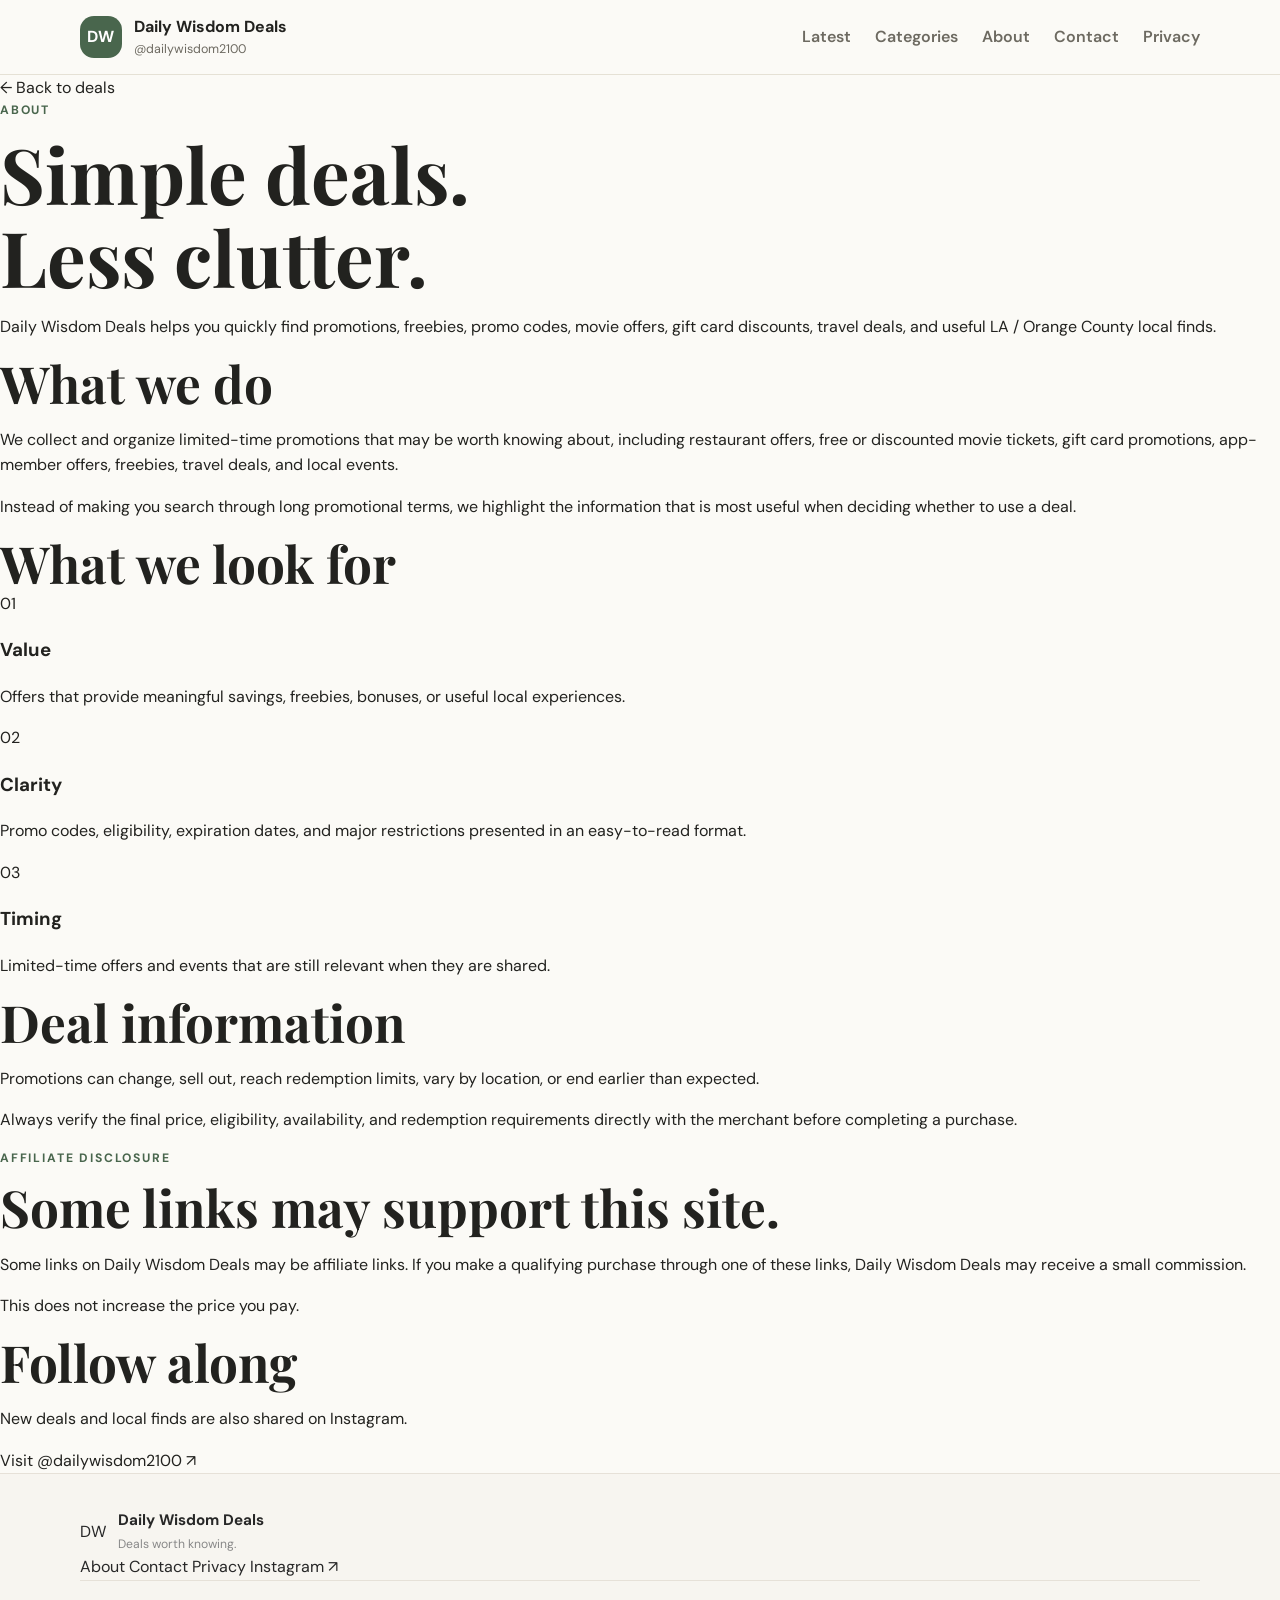
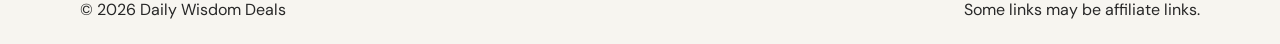
==== about.html @ c830ded1 "Create about.html" ====
<!DOCTYPE html>
<html lang="en">

<head>
  <meta charset="UTF-8" />

  <meta
    name="viewport"
    content="width=device-width, initial-scale=1.0"
  />

  <meta
    name="description"
    content="About Daily Wisdom Deals — discover limited-time deals, freebies, promo codes, movie offers, gift card discounts, and LA / OC local finds."
  />

  <title>About | Daily Wisdom Deals</title>

  <link rel="preconnect" href="https://fonts.googleapis.com">

  <link
    rel="preconnect"
    href="https://fonts.gstatic.com"
    crossorigin
  >

  <link
    href="https://fonts.googleapis.com/css2?family=DM+Sans:wght@400;500;600;700&family=Playfair+Display:wght@700&display=swap"
    rel="stylesheet"
  >

  <link rel="stylesheet" href="styles.css" />
</head>


<body class="info-page-body">

  <!-- HEADER -->
  <header class="site-header">
    <div class="container header-inner">

      <a
        class="brand"
        href="index.html#top"
        aria-label="Daily Wisdom Deals home"
      >

        <span class="brand-mark">
          DW
        </span>

        <span>
          <strong>Daily Wisdom Deals</strong>
          <small>@dailywisdom2100</small>
        </span>

      </a>


      <nav class="nav" aria-label="Main navigation">
        <a href="index.html#latest">Latest</a>
        <a href="index.html#categories">Categories</a>
        <a href="about.html">About</a>
        <a href="index.html#contact">Contact</a>
        <a href="privacy.html">Privacy</a>
      </nav>

    </div>
  </header>


  <main class="info-page">

    <div class="info-page-container">

      <a
        href="index.html#top"
        class="back-link"
      >
        ← Back to deals
      </a>


      <header class="info-page-header">

        <p class="eyebrow">
          About
        </p>

        <h1>
          Simple deals.<br>
          Less clutter.
        </h1>

        <p class="info-page-intro">
          Daily Wisdom Deals helps you quickly find promotions,
          freebies, promo codes, movie offers, gift card discounts,
          travel deals, and useful LA / Orange County local finds.
        </p>

      </header>


      <div class="info-page-content">

        <section>
          <h2>What we do</h2>

          <p>
            We collect and organize limited-time promotions that may
            be worth knowing about, including restaurant offers,
            free or discounted movie tickets, gift card promotions,
            app-member offers, freebies, travel deals, and local events.
          </p>

          <p>
            Instead of making you search through long promotional
            terms, we highlight the information that is most useful
            when deciding whether to use a deal.
          </p>
        </section>


        <section>
          <h2>What we look for</h2>

          <div class="about-feature-grid">

            <div class="about-feature">
              <span>01</span>
              <h3>Value</h3>
              <p>
                Offers that provide meaningful savings, freebies,
                bonuses, or useful local experiences.
              </p>
            </div>


            <div class="about-feature">
              <span>02</span>
              <h3>Clarity</h3>
              <p>
                Promo codes, eligibility, expiration dates, and major
                restrictions presented in an easy-to-read format.
              </p>
            </div>


            <div class="about-feature">
              <span>03</span>
              <h3>Timing</h3>
              <p>
                Limited-time offers and events that are still relevant
                when they are shared.
              </p>
            </div>

          </div>
        </section>


        <section>
          <h2>Deal information</h2>

          <p>
            Promotions can change, sell out, reach redemption limits,
            vary by location, or end earlier than expected.
          </p>

          <p>
            Always verify the final price, eligibility, availability,
            and redemption requirements directly with the merchant
            before completing a purchase.
          </p>
        </section>


        <section class="affiliate-box">

          <p class="eyebrow">
            Affiliate Disclosure
          </p>

          <h2>
            Some links may support this site.
          </h2>

          <p>
            Some links on Daily Wisdom Deals may be affiliate links.
            If you make a qualifying purchase through one of these
            links, Daily Wisdom Deals may receive a small commission.
          </p>

          <p>
            This does not increase the price you pay.
          </p>

        </section>


        <section>
          <h2>Follow along</h2>

          <p>
            New deals and local finds are also shared on Instagram.
          </p>

          <a
            class="page-button"
            href="https://www.instagram.com/dailywisdom2100/"
            target="_blank"
            rel="noopener noreferrer"
          >
            Visit @dailywisdom2100 ↗
          </a>

        </section>

      </div>

    </div>

  </main>


  <footer class="site-footer">
    <div class="container">

      <div class="footer-top">

        <a class="footer-brand" href="index.html#top">

          <span class="footer-logo">
            DW
          </span>

          <span class="footer-brand-copy">
            <strong>Daily Wisdom Deals</strong>
            <small>Deals worth knowing.</small>
          </span>

        </a>


        <nav class="footer-nav">
          <a href="about.html">About</a>
          <a href="index.html#contact">Contact</a>
          <a href="privacy.html">Privacy</a>

          <a
            href="https://www.instagram.com/dailywisdom2100/"
            target="_blank"
            rel="noopener noreferrer"
          >
            Instagram ↗
          </a>
        </nav>

      </div>


      <div class="footer-bottom">

        <span>
          © 2026 Daily Wisdom Deals
        </span>

        <span>
          Some links may be affiliate links.
        </span>

      </div>

    </div>
  </footer>

</body>
</html>
---- styles.css ----
:root {
  --bg: #fbfaf6;
  --surface: #ffffff;
  --surface-soft: #f2eee5;
  --text: #22221f;
  --muted: #6d6a61;
  --line: #ded8ca;
  --accent: #49664d;
  --accent-dark: #304735;
  --warm: #c9855c;
  --shadow: 0 14px 40px rgba(52, 47, 37, 0.08);
  --radius: 22px;
}

* {
  box-sizing: border-box;
}

html {
  scroll-behavior: smooth;
}

body {
  margin: 0;
  font-family: "DM Sans", sans-serif;
  color: var(--text);
  background: var(--bg);
  line-height: 1.6;
}

a {
  color: inherit;
  text-decoration: none;
}

button,
input,
select {
  font: inherit;
}

button {
  cursor: pointer;
}

.container {
  width: min(1120px, calc(100% - 36px));
  margin: 0 auto;
}

/* Header */

.site-header {
  position: sticky;
  top: 0;
  z-index: 20;
  background: rgba(251, 250, 246, 0.92);
  backdrop-filter: blur(14px);
  border-bottom: 1px solid rgba(222, 216, 202, 0.75);
}

.header-inner {
  min-height: 74px;
  display: flex;
  align-items: center;
  justify-content: space-between;
  gap: 24px;
}

.brand {
  display: flex;
  align-items: center;
  gap: 12px;
}

.brand-mark {
  width: 42px;
  height: 42px;
  border-radius: 14px;
  display: grid;
  place-items: center;
  color: #fff;
  background: var(--accent);
  font-weight: 700;
  letter-spacing: 0.05em;
}

.brand strong {
  display: block;
  font-size: 1rem;
}

.brand small {
  display: block;
  color: var(--muted);
  font-size: 0.78rem;
}

.nav {
  display: flex;
  gap: 24px;
  font-weight: 600;
  color: var(--muted);
}

.nav a:hover {
  color: var(--accent);
}

/* Hero */

.hero {
  padding: 88px 0 52px;
}

.hero-grid {
  display: grid;
  grid-template-columns: 1.35fr 0.65fr;
  gap: 54px;
  align-items: center;
}

.eyebrow {
  margin: 0 0 12px;
  text-transform: uppercase;
  letter-spacing: 0.15em;
  font-size: 0.76rem;
  font-weight: 700;
  color: var(--accent);
}

h1,
h2 {
  font-family: "Playfair Display", serif;
  line-height: 1.08;
  margin: 0;
}

h1 {
  font-size: clamp(3rem, 6vw, 5.8rem);
  max-width: 850px;
}

h2 {
  font-size: clamp(2rem, 4vw, 3.2rem);
}

.hero-copy {
  max-width: 720px;
  font-size: 1.08rem;
  color: var(--muted);
  margin: 24px 0 28px;
}

.hero-actions {
  display: flex;
  flex-wrap: wrap;
  gap: 12px;
}

.button {
  display: inline-flex;
  justify-content: center;
  align-items: center;
  min-height: 48px;
  padding: 0 20px;
  border-radius: 999px;
  font-weight: 700;
  border: 1px solid transparent;
}

.button.primary {
  color: #fff;
  background: var(--accent);
}

.button.primary:hover {
  background: var(--accent-dark);
}

.button.secondary {
  background: transparent;
  border-color: var(--line);
}

.button.secondary:hover {
  background: var(--surface-soft);
}

.hero-card {
  background: var(--surface);
  border: 1px solid var(--line);
  border-radius: var(--radius);
  padding: 26px;
  box-shadow: var(--shadow);
}

.hero-card-label {
  display: inline-block;
  padding: 6px 10px;
  border-radius: 999px;
  background: var(--surface-soft);
  color: var(--accent);
  font-weight: 700;
  font-size: 0.78rem;
}

.hero-card ol {
  margin: 18px 0 0;
  padding-left: 22px;
}

.hero-card li {
  margin: 12px 0;
}

/* Search */

.search-section {
  padding: 10px 0 18px;
}

.search-wrap {
  display: grid;
  grid-template-columns: 1fr 230px;
  gap: 12px;
}

.search-wrap input,
.search-wrap select {
  width: 100%;
  border: 1px solid var(--line);
  background: var(--surface);
  border-radius: 16px;
  padding: 15px 16px;
  outline: none;
}

.search-wrap input:focus,
.search-wrap select:focus {
  border-color: var(--accent);
  box-shadow: 0 0 0 3px rgba(73, 102, 77, 0.12);
}

/* Sections */

.section {
  padding: 72px 0;
}

.soft-section {
  background: var(--surface-soft);
}

.section-heading {
  display: flex;
  align-items: end;
  justify-content: space-between;
  gap: 20px;
  margin-bottom: 28px;
}

.deal-count {
  color: var(--muted);
}

/* Deal cards */

.deal-grid {
  display: grid;
  grid-template-columns: repeat(3, minmax(0, 1fr));
  gap: 22px;
}

.deal-card {
  position: relative;
  background: var(--surface);
  border: 1px solid var(--line);
  border-radius: var(--radius);
  overflow: hidden;
  box-shadow: var(--shadow);
  display: flex;
  flex-direction: column;
}

.deal-image {
  position: relative;
  min-height: 180px;
  aspect-ratio: 1 / 1;
  padding: 24px;
  display: flex;
  align-items: center;
  justify-content: center;
  background: linear-gradient(135deg, #efe7d8, #dfe8dd);
  overflow: hidden;
}

.deal-photo {
  width: 100%;
  height: 100%;
  display: block;
  object-fit: cover;
}

.deal-emoji {
  display: flex;
  align-items: center;
  justify-content: center;
  width: 100%;
  height: 100%;
  font-size: 72px;
}

.badge {
  position: absolute;
  top: 36px;
  right: 36px;
  z-index: 3;

  display: inline-flex;
  align-items: center;
  justify-content: center;

  min-width: 58px;
  min-height: 58px;
  max-width: calc(100% - 72px);
  padding: 8px 12px;

  box-sizing: border-box;
  border-radius: 999px;
  background: #fff;
  color: #111;

  font-size: 0.75rem;
  font-weight: 700;
  line-height: 1.2;
  text-align: center;
  white-space: normal;

  box-shadow: 0 6px 18px rgba(0, 0, 0, 0.08);
}

.deal-body {
  padding: 22px;
  display: flex;
  flex-direction: column;
  flex: 1;
}

.deal-meta {
  display: flex;
  justify-content: space-between;
  gap: 12px;
  color: var(--muted);
  font-size: 0.78rem;
  margin-bottom: 8px;
}

.deal-title {
  font-size: 1.35rem;
  line-height: 1.25;
  margin: 0 0 10px;
}

.deal-description {
  color: var(--muted);
  margin: 0 0 18px;
}

.code-box {
  display: flex;
  align-items: center;
  justify-content: space-between;
  gap: 10px;
  background: var(--surface-soft);
  border-radius: 14px;
  padding: 11px 12px;
  margin-bottom: 16px;
}

.code-box code {
  font-weight: 700;
}

.copy-btn {
  border: 0;
  background: transparent;
  color: var(--accent);
  font-weight: 700;
}

.deal-button {
  margin-top: auto;
  width: 100%;
  border: 0;
  border-radius: 14px;
  padding: 14px 16px;
  background: var(--accent);
  color: #fff;
  font-weight: 700;
}

.deal-button:hover {
  background: var(--accent-dark);
}

.deal-button.placeholder {
  background: #9b998f;
  cursor: not-allowed;
  opacity: 0.55;
}

.empty-state {
  text-align: center;
  color: var(--muted);
  padding: 40px 0;
}

/* Categories */

.category-grid {
  display: grid;
  grid-template-columns: repeat(3, minmax(0, 1fr));
  gap: 16px;
}

.category-card {
  text-align: left;
  border: 1px solid var(--line);
  background: rgba(255, 255, 255, 0.65);
  border-radius: 18px;
  padding: 20px;
}

.category-card:hover {
  transform: translateY(-2px);
  background: #fff;
}

.category-card span {
  display: block;
  font-size: 1.8rem;
  margin-bottom: 16px;
}

.category-card strong,
.category-card small {
  display: block;
}

.category-card small {
  color: var(--muted);
  margin-top: 4px;
}

/* About */

.about-grid {
  display: grid;
  grid-template-columns: 0.8fr 1.2fr;
  gap: 60px;
}

.about-copy {
  color: var(--muted);
  font-size: 1.03rem;
}

.disclosure {
  background: var(--surface-soft);
  border-left: 4px solid var(--warm);
  padding: 16px 18px;
  border-radius: 0 14px 14px 0;
}

/* Footer */

.site-footer {
  border-top: 1px solid var(--line);
  padding: 26px 0;
}

.footer-inner {
  display: flex;
  justify-content: space-between;
  gap: 20px;
  color: var(--muted);
}

/* Tablet */

@media (max-width: 850px) {
  .hero-grid,
  .about-grid {
    grid-template-columns: 1fr;
  }

  .deal-grid,
  .category-grid {
    grid-template-columns: repeat(2, minmax(0, 1fr));
  }

  .nav {
    display: none;
  }
}

/* Mobile */

@media (max-width: 600px) {
  .hero {
    padding-top: 58px;
  }

  .search-wrap,
  .deal-grid,
  .category-grid {
    grid-template-columns: 1fr;
  }

  .section {
    padding: 54px 0;
  }

  .section-heading,
  .footer-inner {
    align-items: flex-start;
    flex-direction: column;
  }

  .deal-image {
    padding: 18px;
  }

  .badge {
    top: 28px;
    right: 28px;
    min-width: 54px;
    min-height: 54px;
    padding: 7px 10px;
  }
}
/* Expired deals */

.deal-card.expired {
  opacity: 0.8;
}

.deal-card.expired .deal-image,
.deal-card.expired .deal-photo {
  filter: grayscale(100%);
}

.deal-card.expired .badge {
  background: rgba(245, 245, 245, 0.92);
  color: #777;
}

.deal-card.expired .deal-title,
.deal-card.expired .deal-description,
.deal-card.expired .deal-meta,
.deal-card.expired code {
  color: #7b776e;
}

.deal-card.expired .code-box {
  background: #ece9e2;
}

.deal-card.expired .copy-btn {
  color: #8e8a80;
  cursor: not-allowed;
}

.deal-card.expired .deal-button {
  background: #9b998f;
  cursor: not-allowed;
  pointer-events: none;
}

.expired-stamp {
  position: absolute;
  top: 50%;
  left: 50%;
  z-index: 5;
  transform: translate(-50%, -50%) rotate(-18deg);
  padding: 10px 26px;
  border: 4px solid rgba(90, 90, 90, 0.9);
  border-radius: 10px;
  background: rgba(255, 255, 255, 0.55);
  color: rgba(90, 90, 90, 0.95);
  font-size: clamp(1.2rem, 4vw, 2rem);
  font-weight: 800;
  line-height: 1;
  letter-spacing: 0.16em;
  text-align: center;
  white-space: nowrap;
  pointer-events: none;
}

.expired-button {
  background: #8f8d86;
}
/* Contact section */

.contact-section-wrapper {
  background: var(--surface);
  border-top: 1px solid var(--line);
}

.contact-section {
  max-width: 760px;
  text-align: center;
}

.contact-section h2 {
  margin-bottom: 18px;
}

.contact-copy {
  max-width: 650px;
  margin: 0 auto 24px;
  color: var(--muted);
  font-size: 1.03rem;
}

.contact-note {
  max-width: 620px;
  margin: 18px auto 0;
  color: var(--muted);
  font-size: 0.82rem;
}

/* Footer links */

.footer-links {
  display: flex;
  flex-wrap: wrap;
  align-items: center;
  gap: 18px;
}

.footer-links a {
  color: var(--muted);
  font-weight: 600;
}

.footer-links a:hover {
  color: var(--accent);
}

@media (max-width: 600px) {
  .footer-links {
    gap: 12px 18px;
  }
}
/* ================================
   CLEAN FOOTER
================================ */

.site-footer {
  background: #f7f5f0;
  border-top: 1px solid #e6e1d8;
  padding: 34px 20px 22px;
  color: #272727;
}

.footer-inner {
  max-width: 1120px;
  margin: 0 auto;
}

.footer-main {
  display: flex;
  align-items: center;
  justify-content: space-between;
  gap: 30px;
  padding-bottom: 24px;
}

.footer-brand {
  display: flex;
  align-items: center;
  gap: 12px;
}

.footer-brand-mark {
  width: 38px;
  height: 38px;
  display: grid;
  place-items: center;
  border-radius: 50%;
  background: #222;
  color: #fff;
  font-size: 0.72rem;
  font-weight: 700;
  letter-spacing: 0.04em;
}

.footer-brand strong {
  display: block;
  font-size: 0.95rem;
  font-weight: 700;
}

.footer-brand small {
  display: block;
  margin-top: 2px;
  color: #888;
  font-size: 0.76rem;
}

.footer-links {
  display: flex;
  align-items: center;
  flex-wrap: wrap;
  gap: 22px;
  margin: 0;
}

.footer-links a {
  color: #555;
  text-decoration: none;
  font-size: 0.84rem;
  font-weight: 500;
  transition: color 0.2s ease;
}

.footer-links a:hover {
  color: #111;
}

.footer-bottom {
  border-top: 1px solid #e6e1d8;
  padding-top: 16px;

  display: flex;
  justify-content: space-between;
  align-items: center;
  gap: 25px;
}

.footer-bottom p {
  margin: 0;
  color: #999;
  font-size: 0.72rem;
  line-height: 1.5;
}

.footer-disclosure {
  max-width: 520px;
  text-align: right;
}

/* MOBILE */

@media (max-width: 720px) {
  .site-footer {
    padding: 28px 20px 20px;
  }

  .footer-main {
    align-items: flex-start;
    flex-direction: column;
    gap: 20px;
  }

  .footer-links {
    gap: 10px 18px;
  }

  .footer-bottom {
    flex-direction: column;
    align-items: flex-start;
    gap: 7px;
  }

  .footer-disclosure {
    text-align: left;
    max-width: none;
  }
}
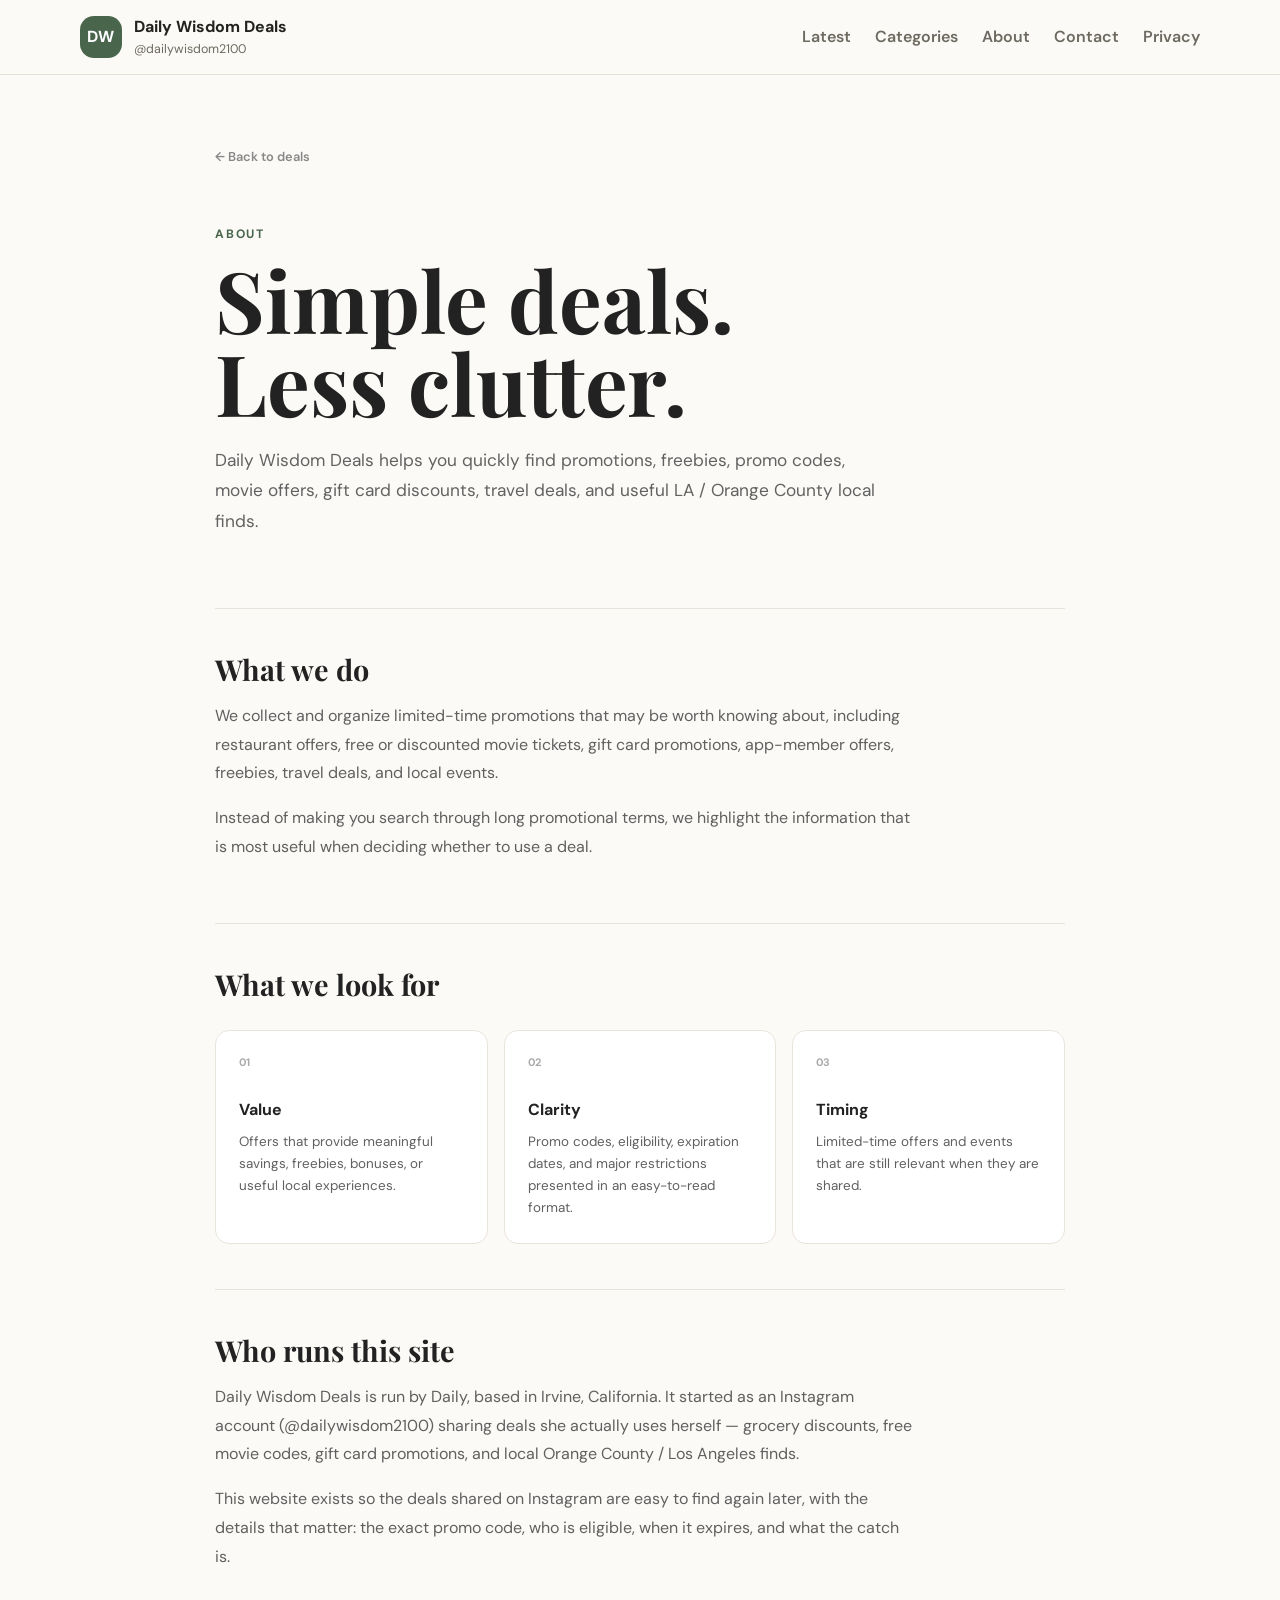
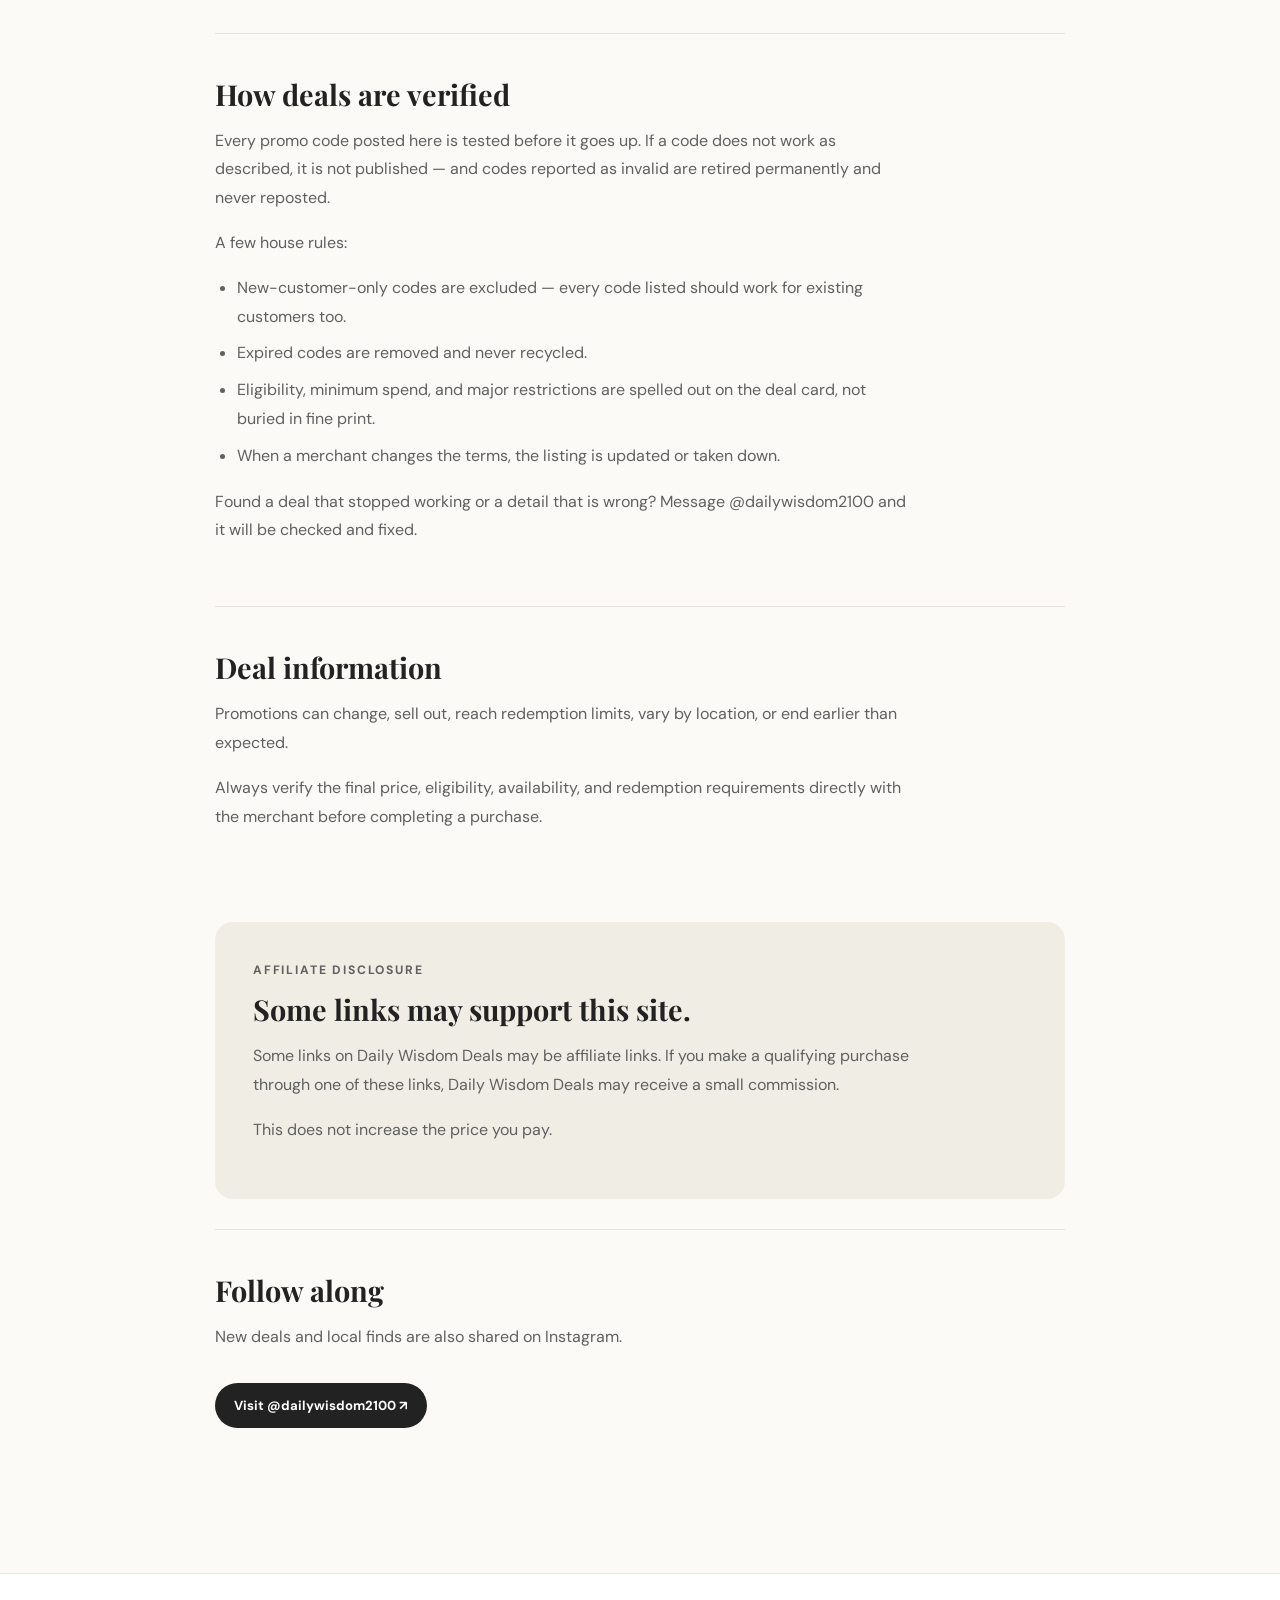
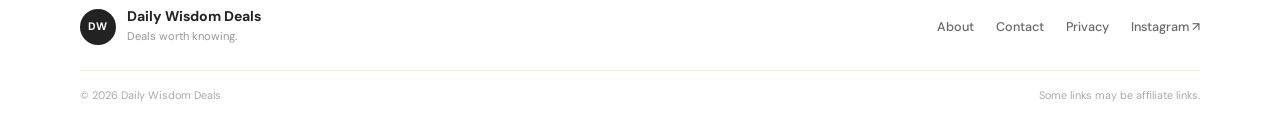
==== commit f8c82e86: "AdSense re-review: expand About with verification process, fix broken Dunkin link" ====
--- a/about.html
+++ b/about.html
@@ -160,6 +160,56 @@
 
 
         <section>
+          <h2>Who runs this site</h2>
+
+          <p>
+            Daily Wisdom Deals is run by Daily, based in Irvine,
+            California. It started as an Instagram account
+            (<a href="https://www.instagram.com/dailywisdom2100/" target="_blank" rel="noopener noreferrer">@dailywisdom2100</a>)
+            sharing deals she actually uses herself — grocery discounts,
+            free movie codes, gift card promotions, and local
+            Orange County / Los Angeles finds.
+          </p>
+
+          <p>
+            This website exists so the deals shared on Instagram are
+            easy to find again later, with the details that matter:
+            the exact promo code, who is eligible, when it expires,
+            and what the catch is.
+          </p>
+        </section>
+
+
+        <section>
+          <h2>How deals are verified</h2>
+
+          <p>
+            Every promo code posted here is tested before it goes up.
+            If a code does not work as described, it is not published —
+            and codes reported as invalid are retired permanently and
+            never reposted.
+          </p>
+
+          <p>
+            A few house rules:
+          </p>
+
+          <ul class="verify-list">
+            <li>New-customer-only codes are excluded — every code listed should work for existing customers too.</li>
+            <li>Expired codes are removed and never recycled.</li>
+            <li>Eligibility, minimum spend, and major restrictions are spelled out on the deal card, not buried in fine print.</li>
+            <li>When a merchant changes the terms, the listing is updated or taken down.</li>
+          </ul>
+
+          <p>
+            Found a deal that stopped working or a detail that is wrong?
+            Message <a href="https://www.instagram.com/dailywisdom2100/" target="_blank" rel="noopener noreferrer">@dailywisdom2100</a>
+            and it will be checked and fixed.
+          </p>
+        </section>
+
+
+        <section>
           <h2>Deal information</h2>
 
           <p>
--- a/styles.css
+++ b/styles.css
@@ -391,6 +391,7 @@
 
 .deal-button {
   margin-top: auto;
+  display: block;
   width: 100%;
   border: 0;
   border-radius: 14px;
@@ -398,6 +399,8 @@
   background: var(--accent);
   color: #fff;
   font-weight: 700;
+  text-align: center;
+  text-decoration: none;
 }
 
 .deal-button:hover {
@@ -780,3 +783,502 @@
     max-width: none;
   }
 }
+/* ===================================================
+   SITE INFO SECTION
+=================================================== */
+
+.site-info-section {
+  padding: 76px 0 82px;
+  background: #f7f5ef;
+  border-top: 1px solid #ece8df;
+}
+
+.site-info-heading {
+  max-width: 620px;
+  margin-bottom: 34px;
+}
+
+.site-info-heading h2 {
+  margin: 6px 0 10px;
+  font-family: "Playfair Display", serif;
+  font-size: clamp(2rem, 4vw, 3rem);
+  line-height: 1.08;
+  color: #222;
+}
+
+.site-info-heading > p:last-child {
+  margin: 0;
+  color: #777;
+  line-height: 1.65;
+}
+
+.site-info-grid {
+  display: grid;
+  grid-template-columns: repeat(3, 1fr);
+  gap: 16px;
+}
+
+.site-info-card {
+  min-height: 235px;
+  padding: 27px;
+
+  display: flex;
+  flex-direction: column;
+
+  background: #ffffff;
+  border: 1px solid #e7e3da;
+  border-radius: 18px;
+
+  transition:
+    transform 0.2s ease,
+    box-shadow 0.2s ease,
+    border-color 0.2s ease;
+}
+
+.site-info-card:hover {
+  transform: translateY(-3px);
+  border-color: #dcd6cb;
+  box-shadow: 0 14px 32px rgba(34, 30, 24, 0.055);
+}
+
+.info-number {
+  margin-bottom: 40px;
+
+  color: #aaa;
+  font-size: 0.7rem;
+  font-weight: 700;
+  letter-spacing: 0.08em;
+}
+
+.site-info-card h3 {
+  margin: 0 0 10px;
+
+  color: #222;
+  font-size: 1.22rem;
+}
+
+.site-info-card p {
+  margin: 0 0 24px;
+
+  color: #737373;
+  font-size: 0.89rem;
+  line-height: 1.65;
+}
+
+.info-link {
+  margin-top: auto;
+
+  color: #222;
+  font-size: 0.84rem;
+  font-weight: 700;
+  text-decoration: none;
+}
+
+.info-link:hover {
+  opacity: 0.55;
+}
+
+
+/* ===================================================
+   MINIMAL FOOTER
+=================================================== */
+
+.site-footer {
+  padding: 34px 0 21px;
+
+  background: #fff;
+  border-top: 1px solid #ece8e1;
+
+  color: #222;
+}
+
+.footer-top {
+  display: flex;
+  align-items: center;
+  justify-content: space-between;
+
+  gap: 28px;
+
+  padding-bottom: 24px;
+}
+
+.footer-brand {
+  display: flex;
+  align-items: center;
+
+  gap: 11px;
+
+  color: #222;
+  text-decoration: none;
+}
+
+.footer-logo {
+  width: 36px;
+  height: 36px;
+
+  display: grid;
+  place-items: center;
+
+  border-radius: 50%;
+
+  background: #222;
+  color: #fff;
+
+  font-size: 0.68rem;
+  font-weight: 700;
+  letter-spacing: 0.04em;
+}
+
+.footer-brand-copy strong {
+  display: block;
+
+  font-size: 0.88rem;
+  line-height: 1.2;
+}
+
+.footer-brand-copy small {
+  display: block;
+
+  margin-top: 3px;
+
+  color: #999;
+
+  font-size: 0.7rem;
+}
+
+.footer-nav {
+  display: flex;
+  align-items: center;
+  flex-wrap: wrap;
+
+  gap: 22px;
+}
+
+.footer-nav a {
+  color: #686868;
+
+  font-size: 0.79rem;
+  font-weight: 500;
+
+  text-decoration: none;
+
+  transition: color 0.2s ease;
+}
+
+.footer-nav a:hover {
+  color: #111;
+}
+
+.footer-bottom {
+  display: flex;
+  justify-content: space-between;
+
+  gap: 30px;
+
+  padding-top: 16px;
+
+  border-top: 1px solid #eeeae3;
+
+  color: #aaa;
+
+  font-size: 0.68rem;
+  line-height: 1.5;
+}
+
+.footer-bottom span:last-child {
+  max-width: 440px;
+
+  text-align: right;
+}
+
+
+/* ===================================================
+   ABOUT + PRIVACY PAGES
+=================================================== */
+
+.info-page-body {
+  background: #fbfaf7;
+}
+
+.info-page {
+  padding: 68px 20px 100px;
+}
+
+.info-page-container {
+  max-width: 850px;
+  margin: 0 auto;
+}
+
+.back-link {
+  display: inline-block;
+
+  margin-bottom: 58px;
+
+  color: #888;
+
+  font-size: 0.8rem;
+  font-weight: 600;
+
+  text-decoration: none;
+}
+
+.back-link:hover {
+  color: #222;
+}
+
+.info-page-header {
+  max-width: 720px;
+
+  margin-bottom: 72px;
+}
+
+.info-page-header h1 {
+  margin: 6px 0 22px;
+
+  font-family: "Playfair Display", serif;
+
+  font-size: clamp(3rem, 7vw, 5.3rem);
+  line-height: 0.98;
+
+  color: #222;
+}
+
+.info-page-intro {
+  max-width: 660px;
+
+  margin: 0;
+
+  color: #626262;
+
+  font-size: 1.08rem;
+  line-height: 1.75;
+}
+
+.info-page-date {
+  margin: -8px 0 20px;
+
+  color: #999;
+
+  font-size: 0.76rem;
+}
+
+.info-page-content section,
+.privacy-content section {
+  padding: 45px 0;
+
+  border-top: 1px solid #e7e3dc;
+}
+
+.info-page-content h2,
+.privacy-content h2 {
+  margin: 0 0 17px;
+
+  color: #222;
+
+  font-family: "Playfair Display", serif;
+
+  font-size: 1.8rem;
+}
+
+.info-page-content p,
+.privacy-content p {
+  max-width: 700px;
+
+  color: #606060;
+
+  line-height: 1.8;
+}
+
+.info-page-content .verify-list,
+.privacy-content .verify-list {
+  max-width: 700px;
+
+  margin: 0 0 17px;
+  padding-left: 22px;
+
+  color: #606060;
+
+  line-height: 1.8;
+}
+
+.info-page-content .verify-list li,
+.privacy-content .verify-list li {
+  margin-bottom: 8px;
+}
+
+.about-feature-grid {
+  display: grid;
+  grid-template-columns: repeat(3, 1fr);
+
+  gap: 16px;
+
+  margin-top: 30px;
+}
+
+.about-feature {
+  padding: 23px;
+
+  background: #fff;
+
+  border: 1px solid #e9e5dd;
+  border-radius: 14px;
+}
+
+.about-feature span,
+.privacy-number {
+  display: block;
+
+  margin-bottom: 26px;
+
+  color: #aaa;
+
+  font-size: 0.68rem;
+  font-weight: 700;
+}
+
+.about-feature h3 {
+  margin: 0 0 8px;
+
+  color: #222;
+
+  font-size: 1rem;
+}
+
+.about-feature p {
+  margin: 0;
+
+  font-size: 0.84rem;
+  line-height: 1.65;
+}
+
+.affiliate-box {
+  margin: 30px 0;
+
+  padding: 38px !important;
+
+  border: 0 !important;
+  border-radius: 18px;
+
+  background: #f0ede5;
+}
+
+.affiliate-box h2 {
+  max-width: 560px;
+}
+
+.page-button {
+  display: inline-block;
+
+  margin-top: 15px;
+
+  padding: 12px 19px;
+
+  border-radius: 999px;
+
+  background: #222;
+  color: #fff;
+
+  font-size: 0.82rem;
+  font-weight: 700;
+
+  text-decoration: none;
+}
+
+.page-button:hover {
+  opacity: 0.82;
+}
+
+
+/* ===================================================
+   MOBILE
+=================================================== */
+
+@media (max-width: 760px) {
+
+  .site-info-section {
+    padding: 54px 0 58px;
+  }
+
+  .site-info-grid {
+    grid-template-columns: 1fr;
+  }
+
+  .site-info-card {
+    min-height: 185px;
+  }
+
+  .info-number {
+    margin-bottom: 24px;
+  }
+
+  .footer-top {
+    flex-direction: column;
+    align-items: flex-start;
+
+    gap: 20px;
+  }
+
+  .footer-nav {
+    gap: 12px 19px;
+  }
+
+  .footer-bottom {
+    flex-direction: column;
+
+    gap: 5px;
+  }
+
+  .footer-bottom span:last-child {
+    text-align: left;
+  }
+
+  .info-page {
+    padding: 45px 20px 70px;
+  }
+
+  .back-link {
+    margin-bottom: 40px;
+  }
+
+  .info-page-header {
+    margin-bottom: 50px;
+  }
+
+  .about-feature-grid {
+    grid-template-columns: 1fr;
+  }
+
+  .affiliate-box {
+    padding: 26px !important;
+  }
+}
+
+/* ---------- Pinned deal badge ---------- */
+.pin-badge { position: absolute; top: 12px; right: 12px; background: #1e1e1e; color: #fff;
+  font-size: 12px; font-weight: 600; padding: 5px 12px; border-radius: 20px;
+  pointer-events: none; white-space: nowrap; z-index: 2; }
+
+/* ---------- Daily puzzle countdown box (replaces code box) ---------- */
+.countdown-box {
+  display: flex;
+  align-items: center;
+  justify-content: center;
+  gap: 8px;
+  background: #fff8e6;
+  border: 1px dashed #e8c96a;
+  border-radius: 14px;
+  padding: 11px 12px;
+  margin-bottom: 16px;
+  font-size: 14px;
+  font-weight: 500;
+  color: #8a6d1c;
+}
+.countdown-box strong {
+  font-variant-numeric: tabular-nums;
+  font-weight: 700;
+}
+
+/* ---------- Card bottom: inset rounded banner button ---------- */
+.deal-foot { margin-top: auto; padding: 6px 22px 22px; }
+.deal-meta-bottom { justify-content: space-between; margin-bottom: 12px; }
+.deal-foot .deal-button { margin-top: 0; }
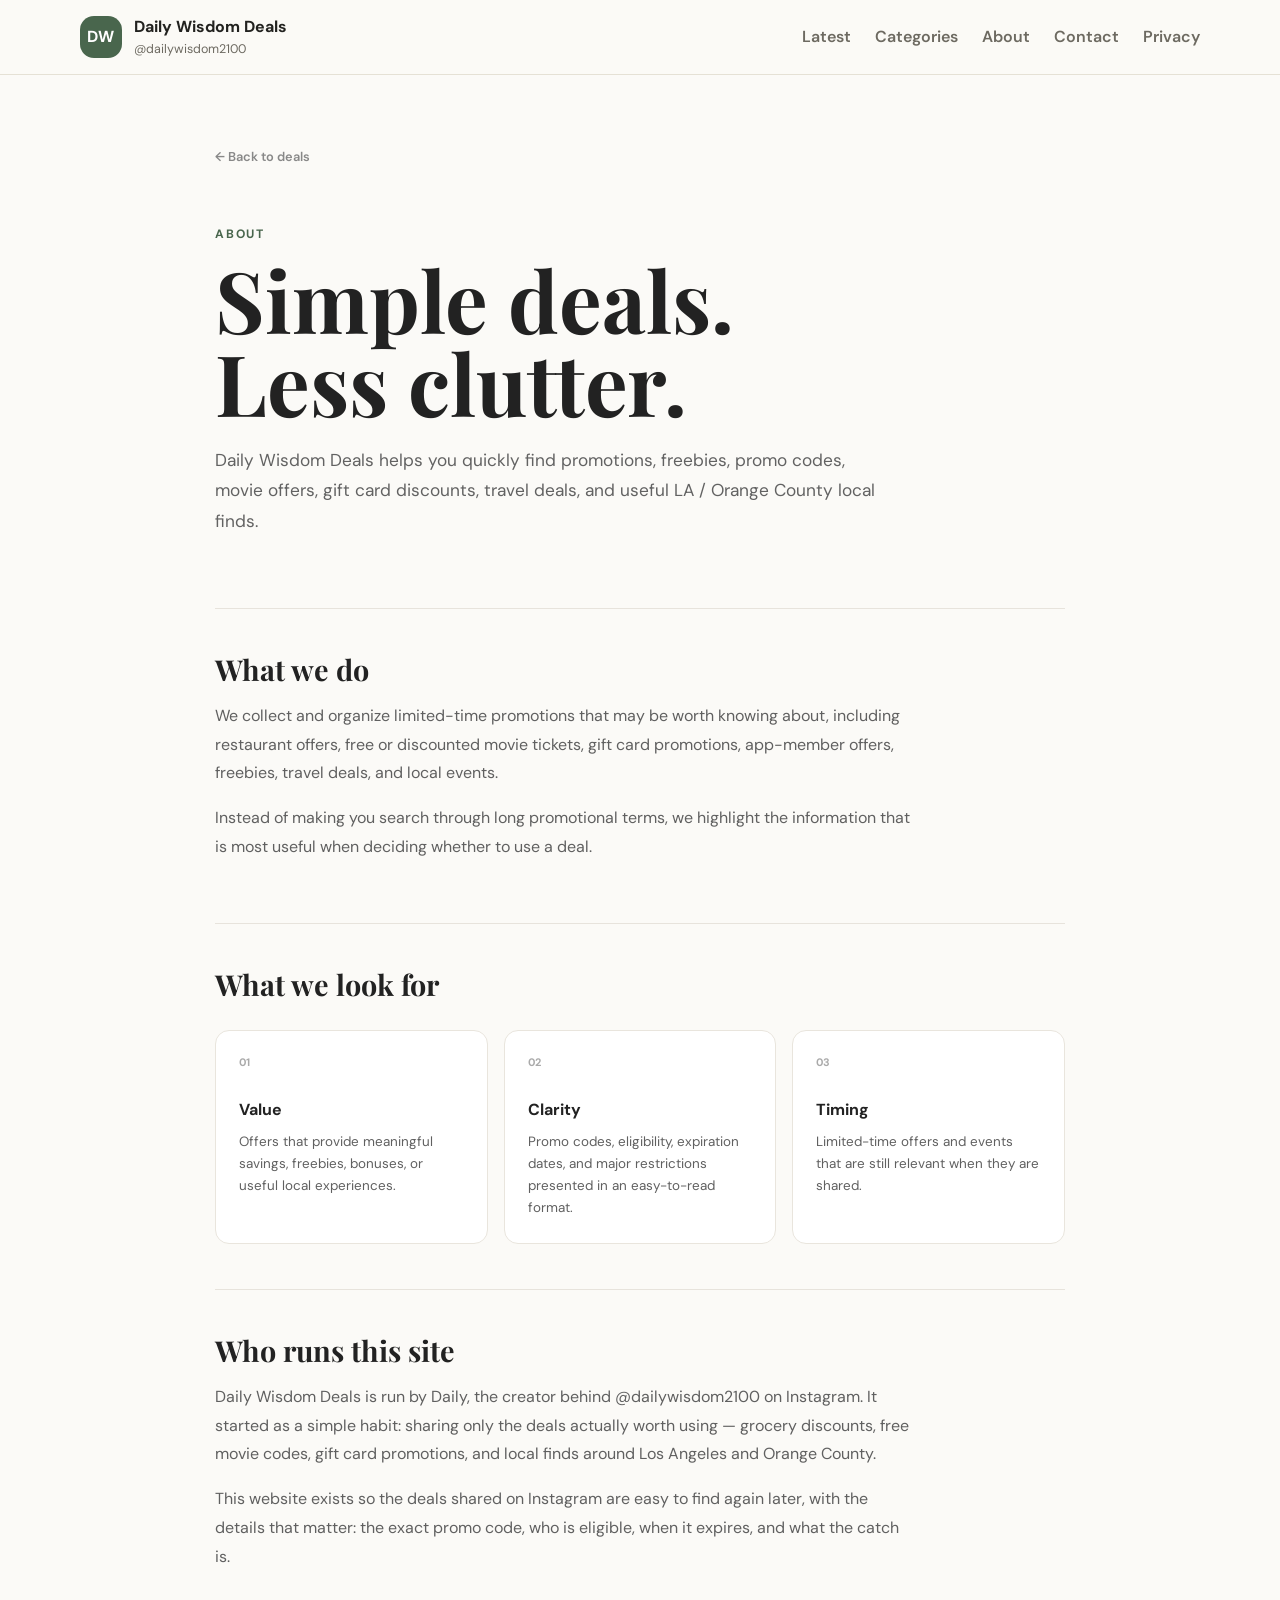
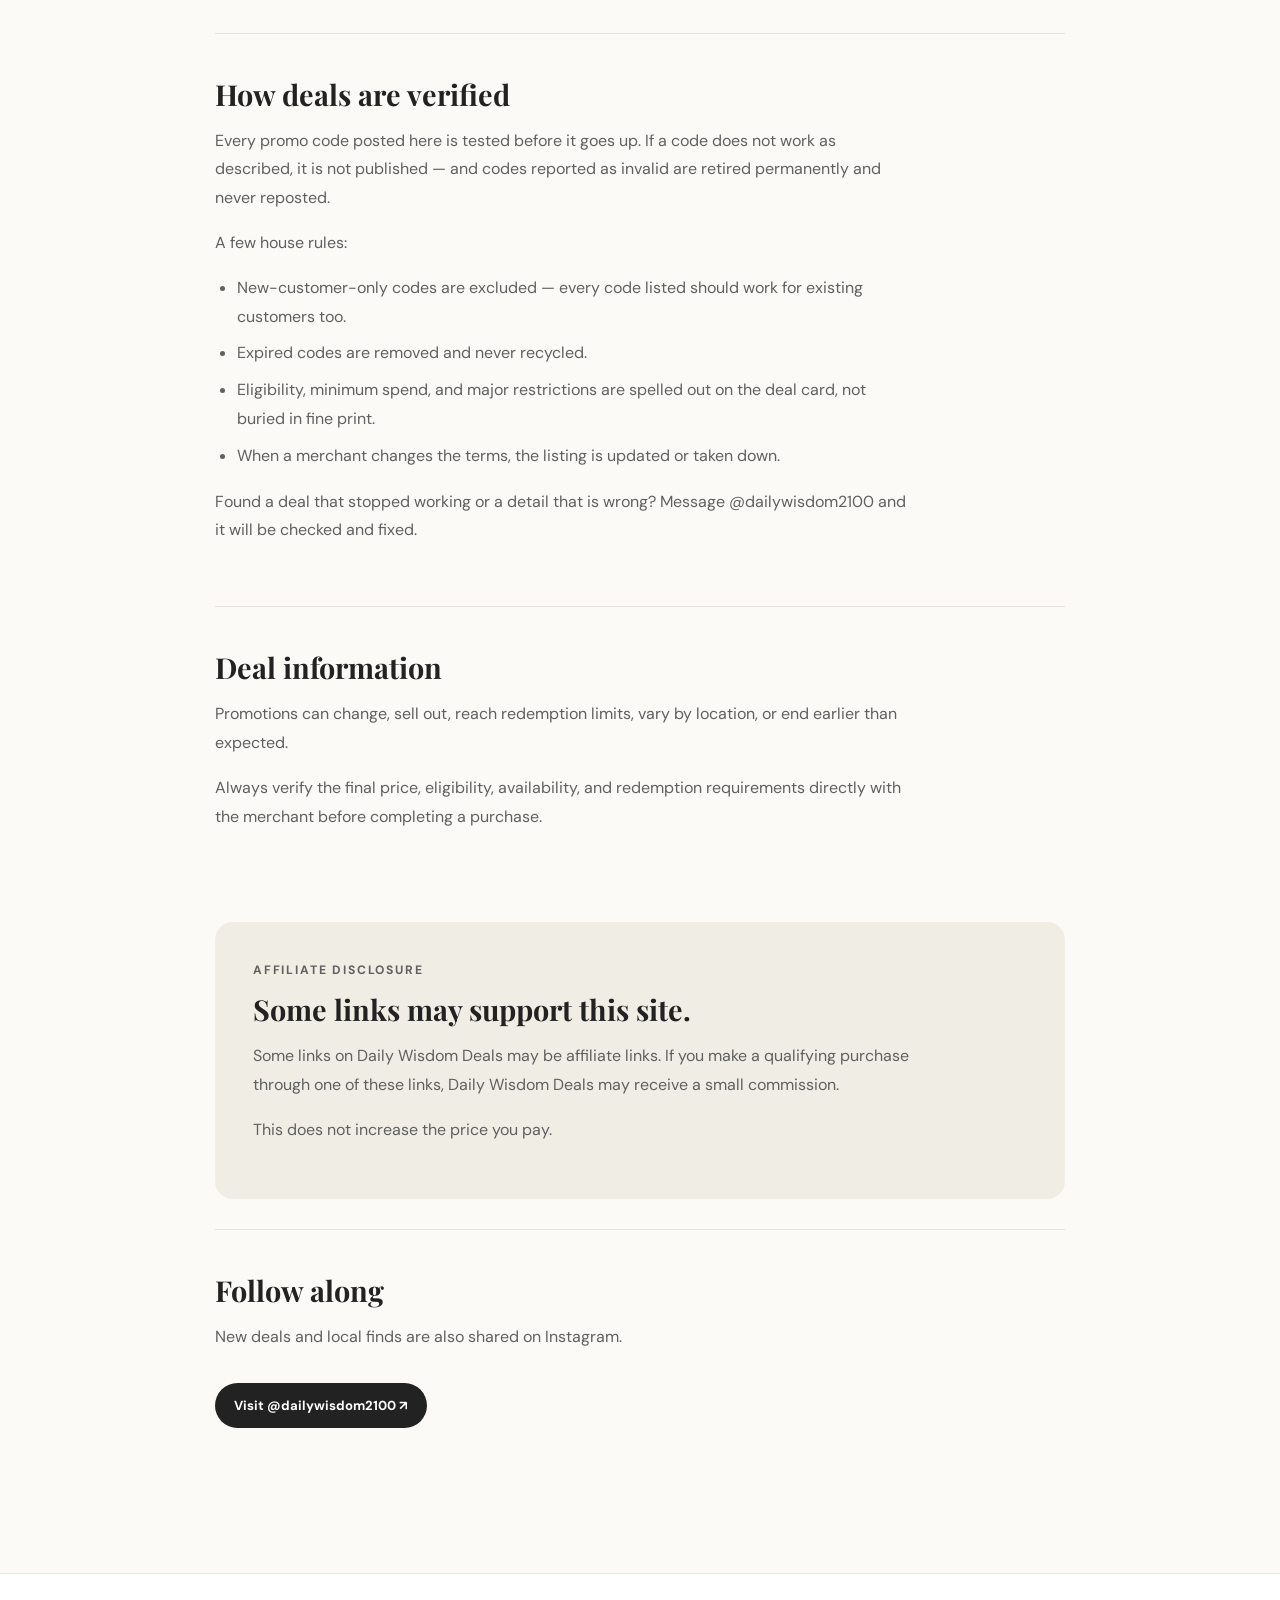
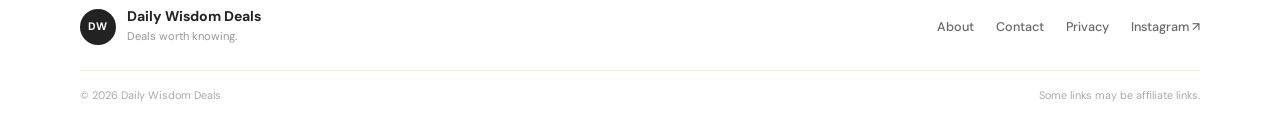
==== commit fdf5b60d: "About: remove personal location/gender details from site owner bio" ====
--- a/about.html
+++ b/about.html
@@ -163,12 +163,12 @@
           <h2>Who runs this site</h2>
 
           <p>
-            Daily Wisdom Deals is run by Daily, based in Irvine,
-            California. It started as an Instagram account
-            (<a href="https://www.instagram.com/dailywisdom2100/" target="_blank" rel="noopener noreferrer">@dailywisdom2100</a>)
-            sharing deals she actually uses herself — grocery discounts,
-            free movie codes, gift card promotions, and local
-            Orange County / Los Angeles finds.
+            Daily Wisdom Deals is run by Daily, the creator behind
+            <a href="https://www.instagram.com/dailywisdom2100/" target="_blank" rel="noopener noreferrer">@dailywisdom2100</a>
+            on Instagram. It started as a simple habit: sharing only
+            the deals actually worth using — grocery discounts,
+            free movie codes, gift card promotions, and local finds
+            around Los Angeles and Orange County.
           </p>
 
           <p>
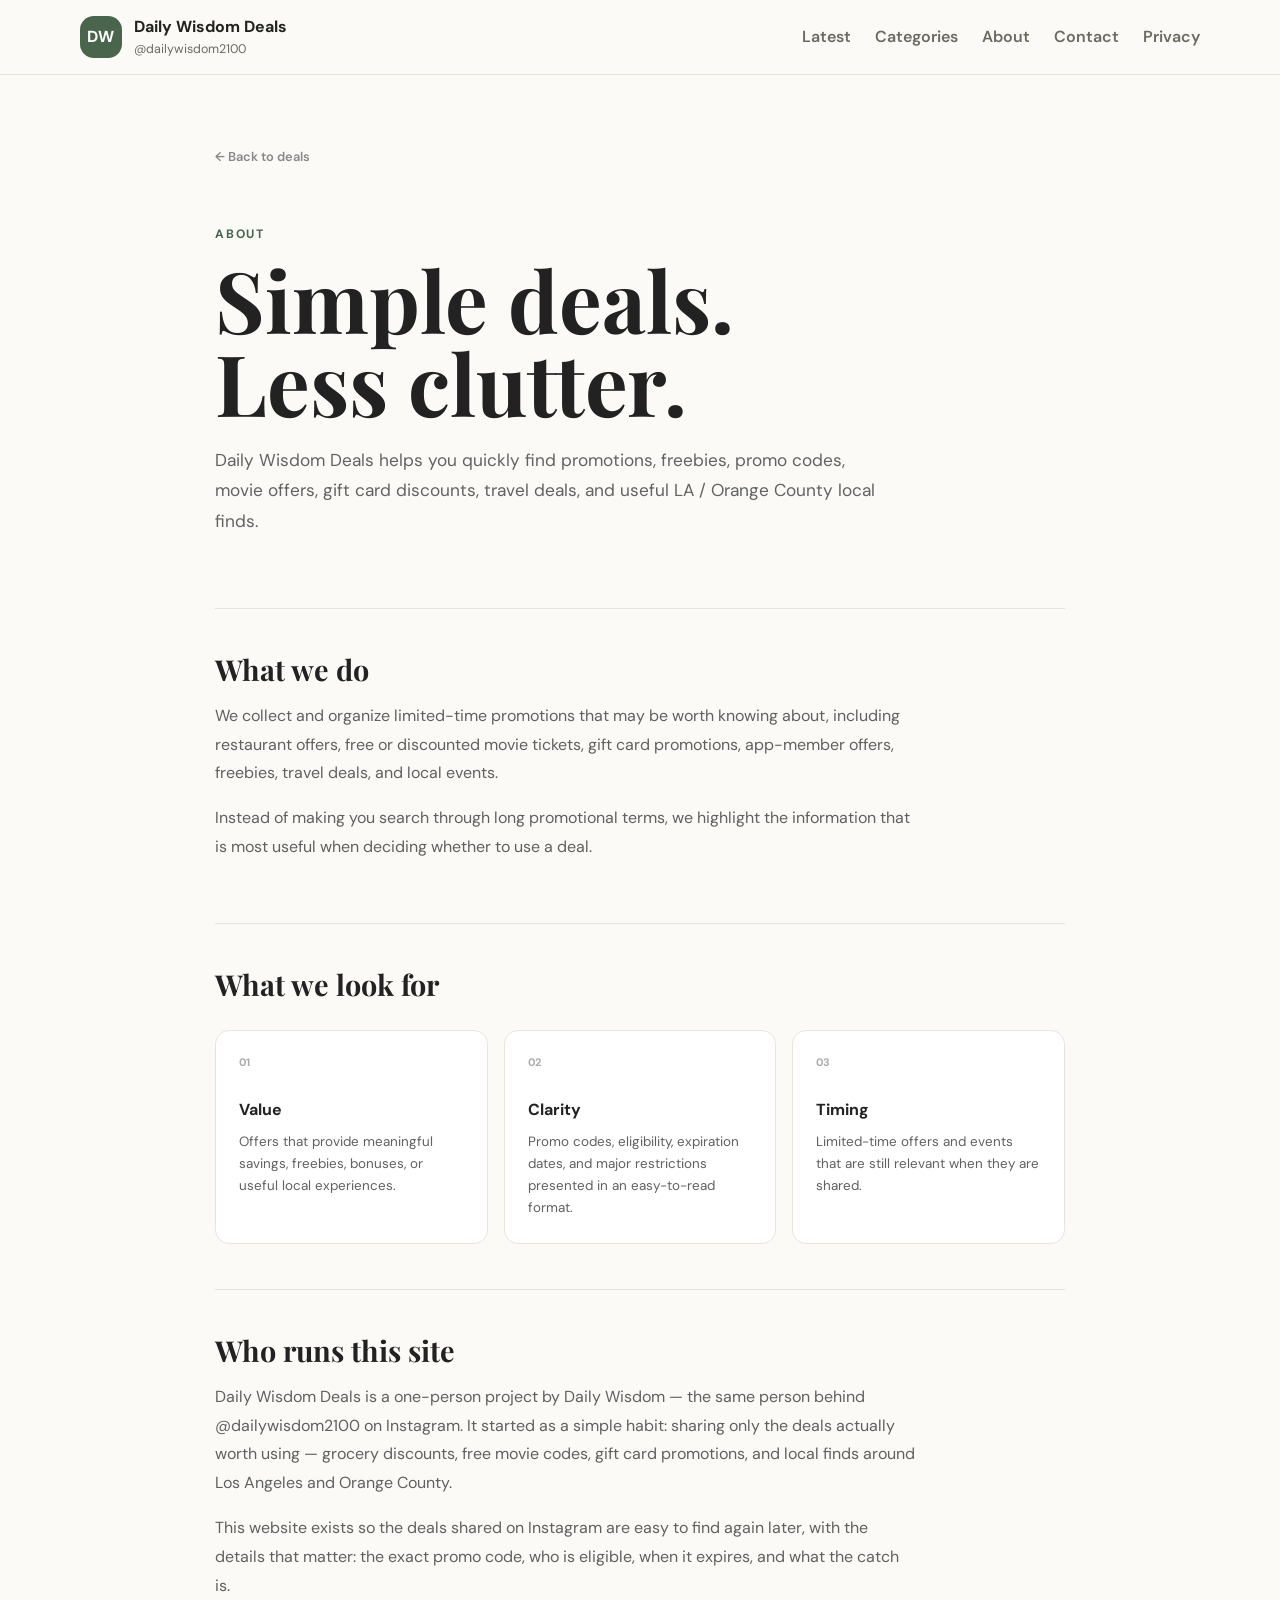
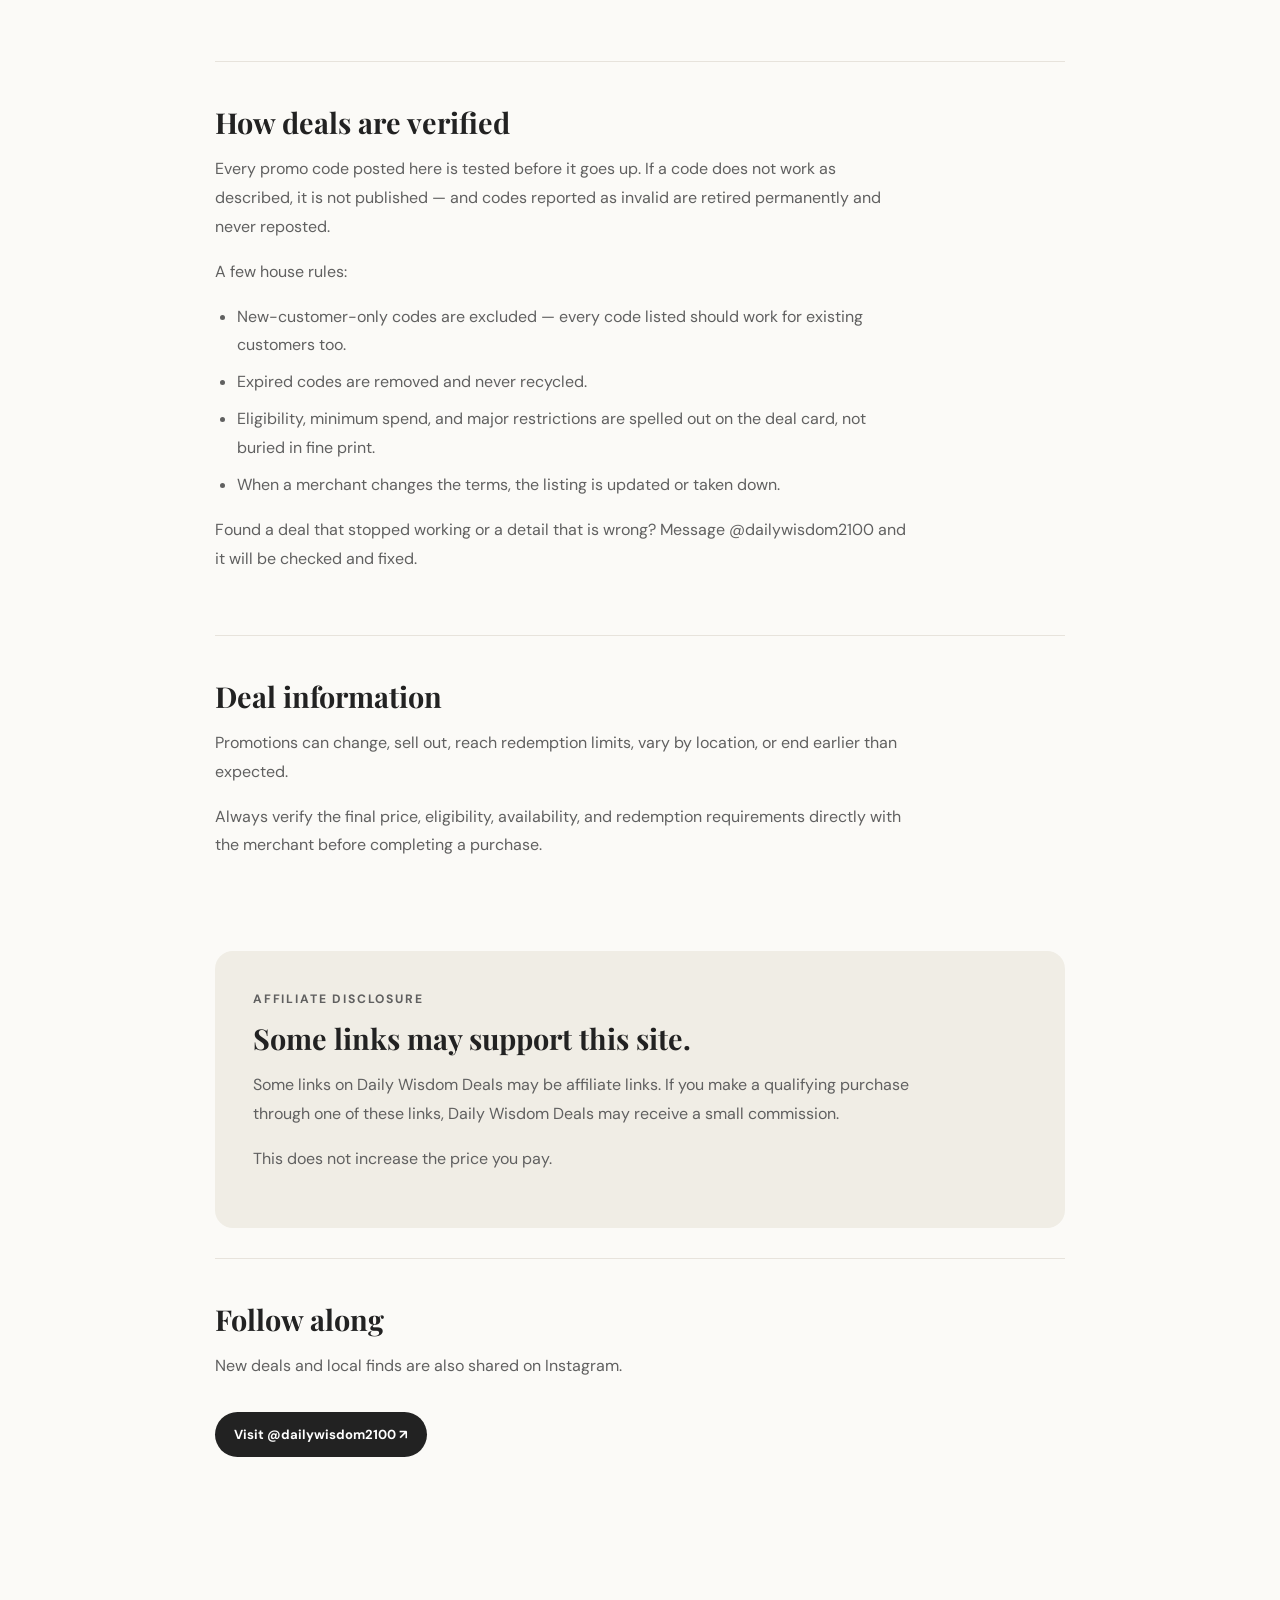
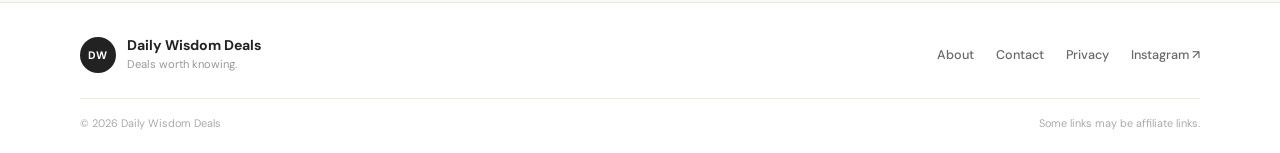
==== commit b2e2914b: "About: present as one-person project by Daily Wisdom (not a company)" ====
--- a/about.html
+++ b/about.html
@@ -163,7 +163,8 @@
           <h2>Who runs this site</h2>
 
           <p>
-            Daily Wisdom Deals is run by Daily, the creator behind
+            Daily Wisdom Deals is a one-person project by Daily Wisdom —
+            the same person behind
             <a href="https://www.instagram.com/dailywisdom2100/" target="_blank" rel="noopener noreferrer">@dailywisdom2100</a>
             on Instagram. It started as a simple habit: sharing only
             the deals actually worth using — grocery discounts,
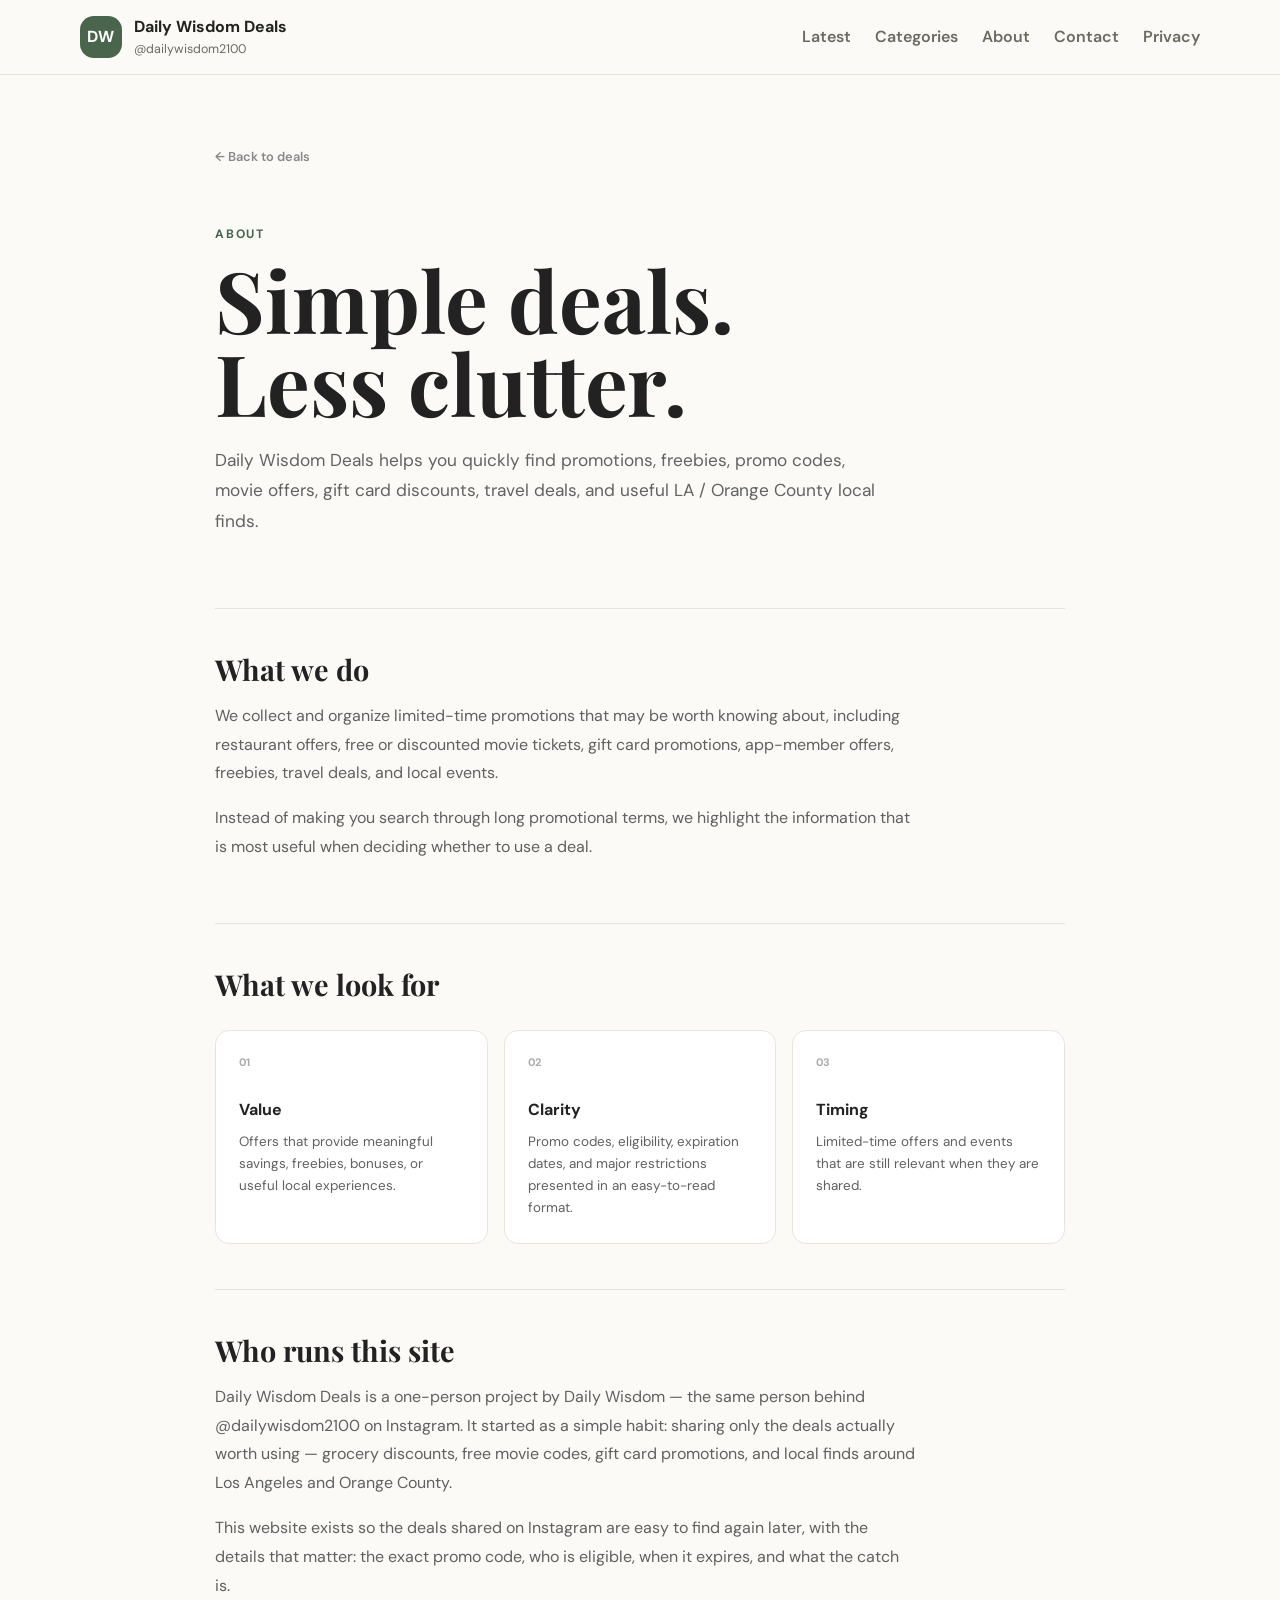
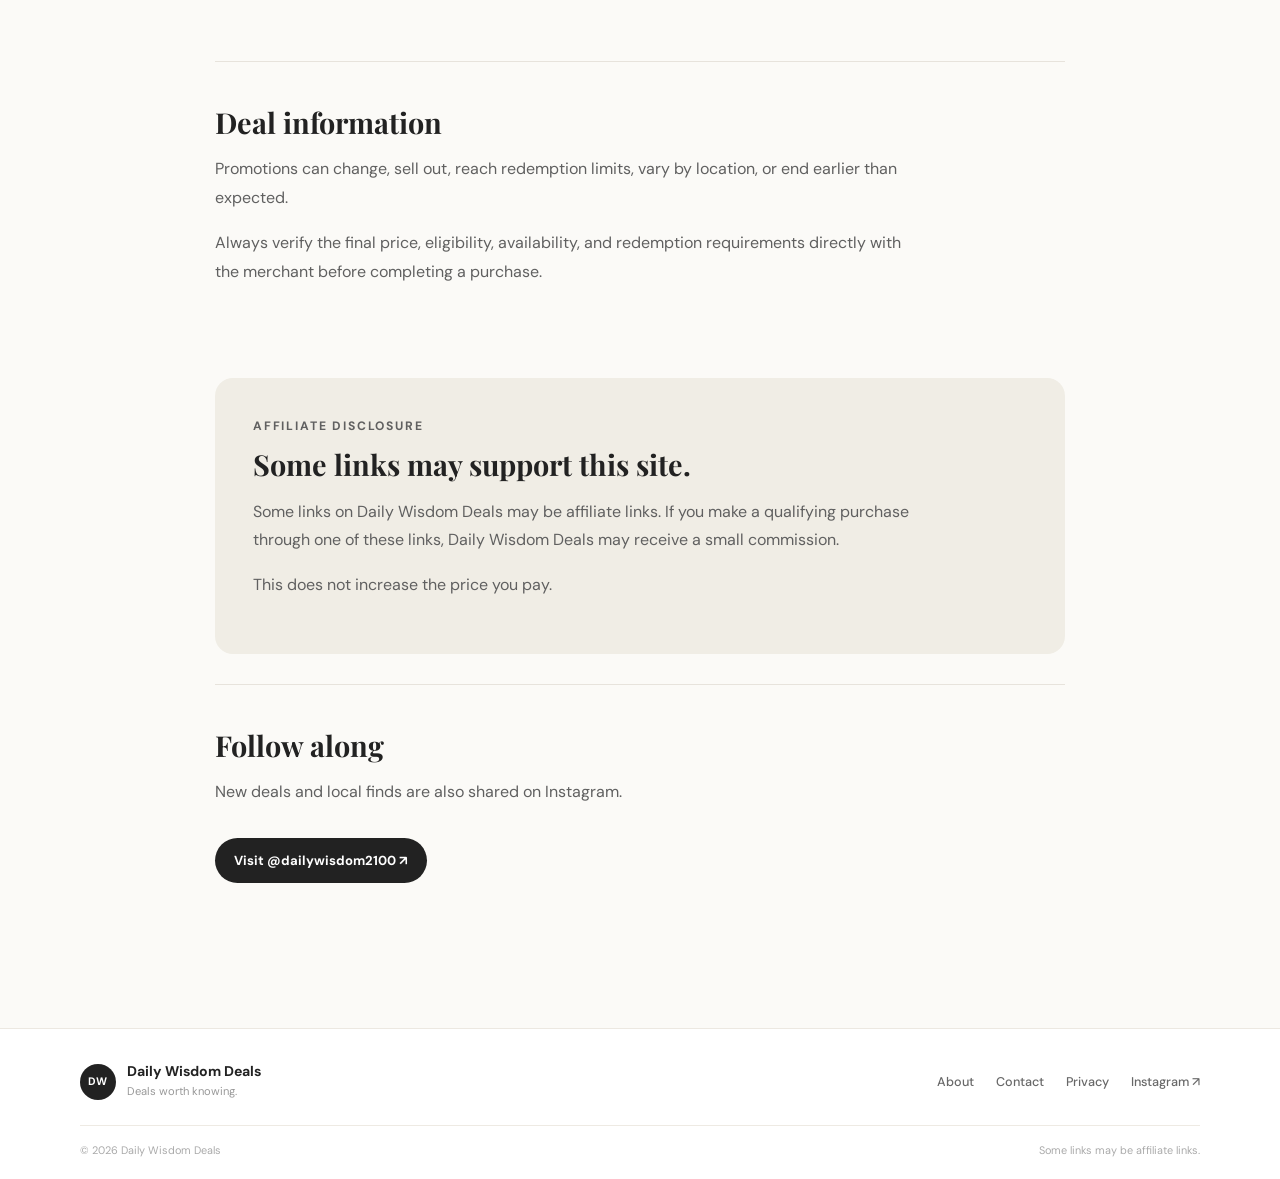
==== commit b0b2b943: "About: remove verification-process section per owner request" ====
--- a/about.html
+++ b/about.html
@@ -182,35 +182,6 @@
 
 
         <section>
-          <h2>How deals are verified</h2>
-
-          <p>
-            Every promo code posted here is tested before it goes up.
-            If a code does not work as described, it is not published —
-            and codes reported as invalid are retired permanently and
-            never reposted.
-          </p>
-
-          <p>
-            A few house rules:
-          </p>
-
-          <ul class="verify-list">
-            <li>New-customer-only codes are excluded — every code listed should work for existing customers too.</li>
-            <li>Expired codes are removed and never recycled.</li>
-            <li>Eligibility, minimum spend, and major restrictions are spelled out on the deal card, not buried in fine print.</li>
-            <li>When a merchant changes the terms, the listing is updated or taken down.</li>
-          </ul>
-
-          <p>
-            Found a deal that stopped working or a detail that is wrong?
-            Message <a href="https://www.instagram.com/dailywisdom2100/" target="_blank" rel="noopener noreferrer">@dailywisdom2100</a>
-            and it will be checked and fixed.
-          </p>
-        </section>
-
-
-        <section>
           <h2>Deal information</h2>
 
           <p>
--- a/styles.css
+++ b/styles.css
@@ -1089,23 +1089,6 @@
   line-height: 1.8;
 }
 
-.info-page-content .verify-list,
-.privacy-content .verify-list {
-  max-width: 700px;
-
-  margin: 0 0 17px;
-  padding-left: 22px;
-
-  color: #606060;
-
-  line-height: 1.8;
-}
-
-.info-page-content .verify-list li,
-.privacy-content .verify-list li {
-  margin-bottom: 8px;
-}
-
 .about-feature-grid {
   display: grid;
   grid-template-columns: repeat(3, 1fr);
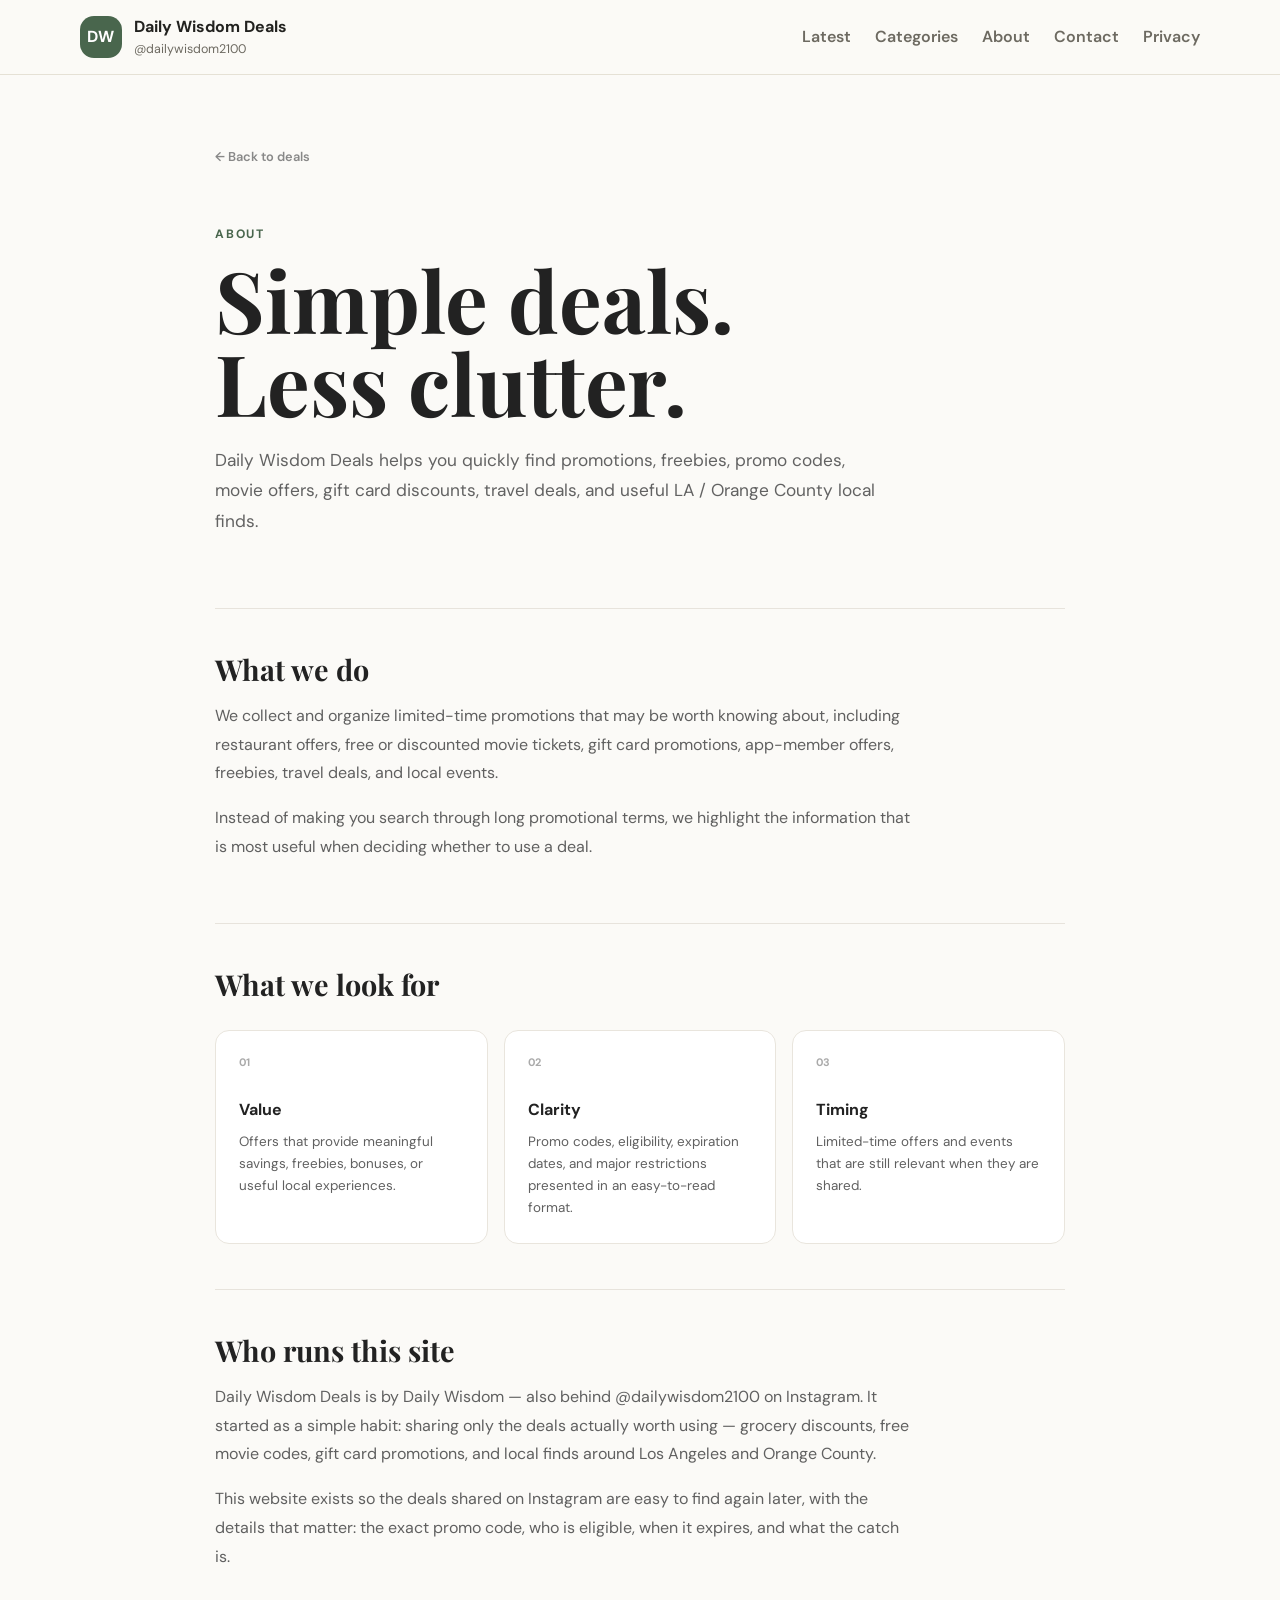
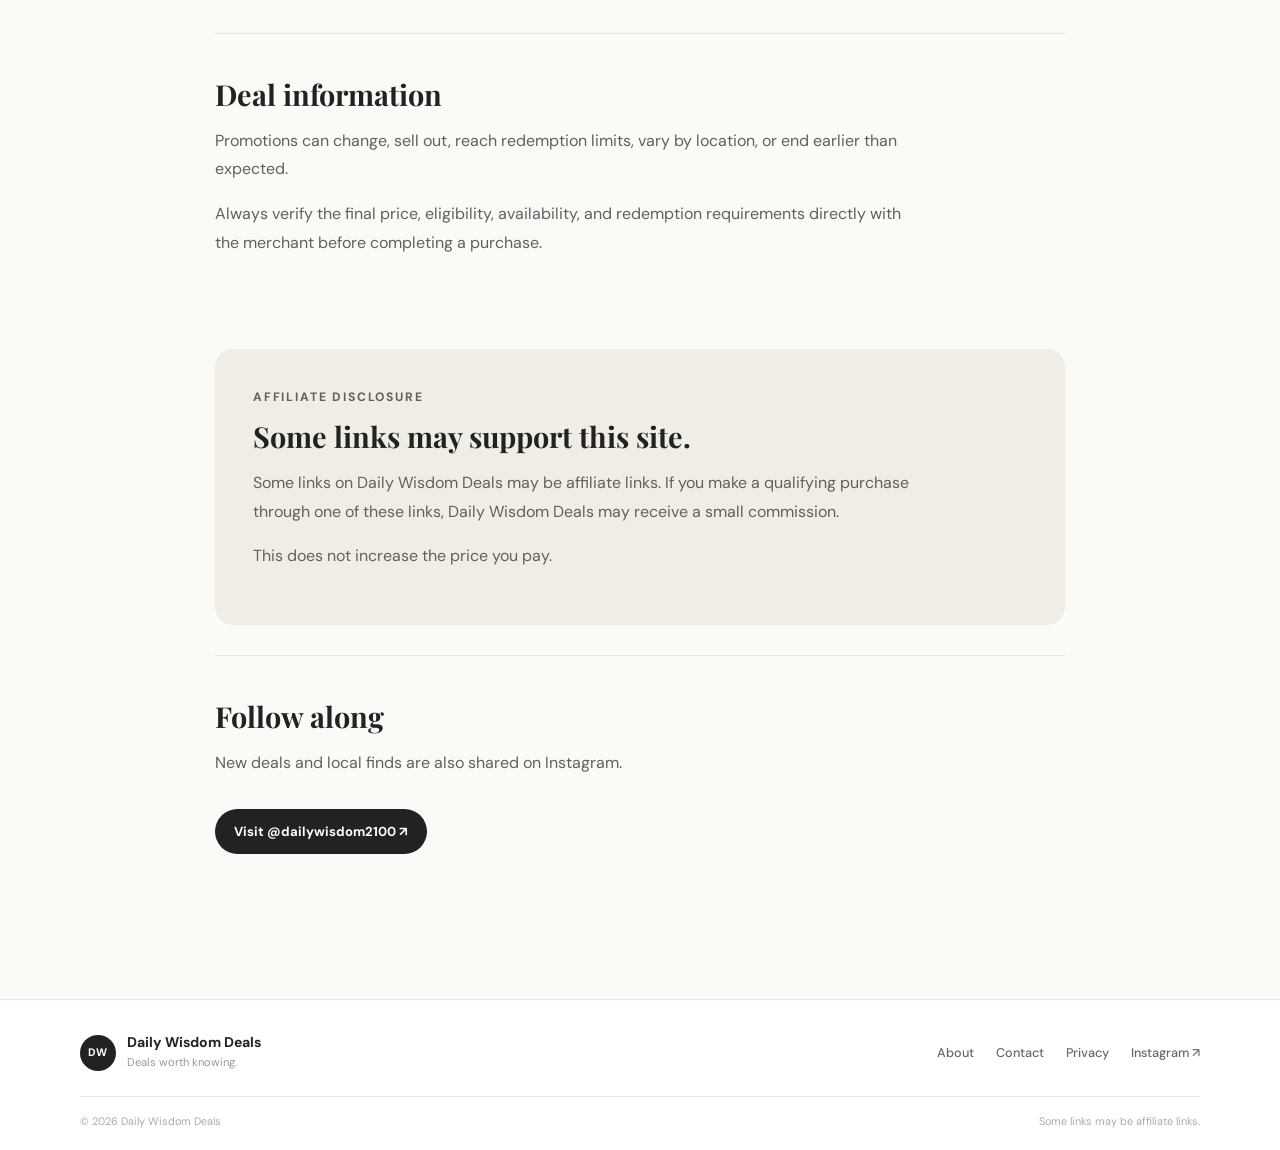
==== commit 453933ed: "About: soften owner bio, drop one-person-project phrasing" ====
--- a/about.html
+++ b/about.html
@@ -163,8 +163,7 @@
           <h2>Who runs this site</h2>
 
           <p>
-            Daily Wisdom Deals is a one-person project by Daily Wisdom —
-            the same person behind
+            Daily Wisdom Deals is by Daily Wisdom — also behind
             <a href="https://www.instagram.com/dailywisdom2100/" target="_blank" rel="noopener noreferrer">@dailywisdom2100</a>
             on Instagram. It started as a simple habit: sharing only
             the deals actually worth using — grocery discounts,
